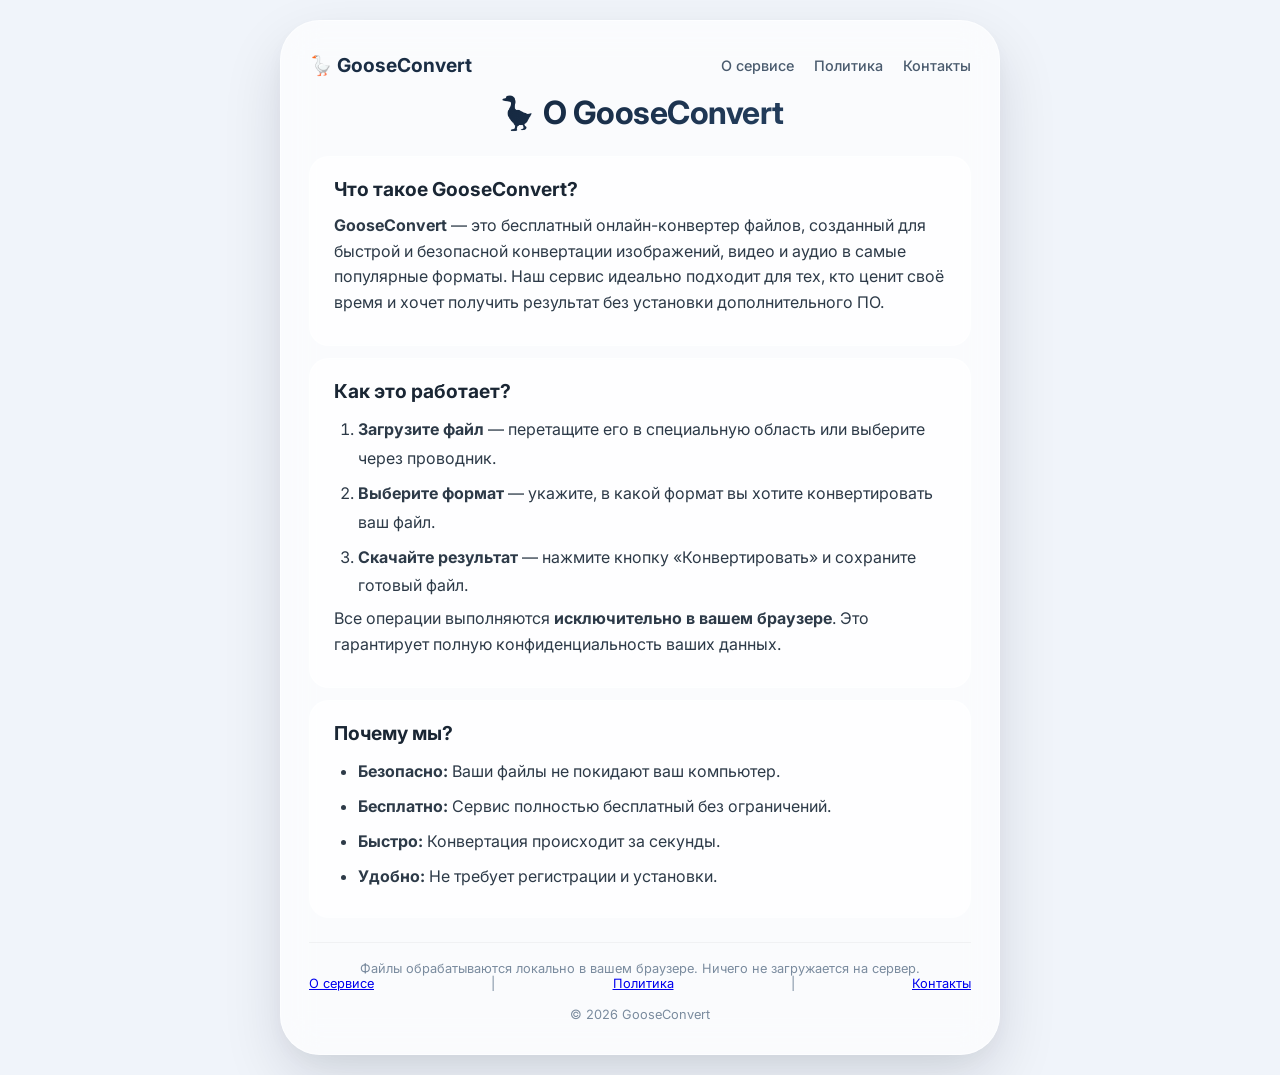
==== about.html @ b946c4ea "added6" ====
<!DOCTYPE html>
<html lang="ru">
<head>
    <meta charset="UTF-8" />
    <meta name="viewport" content="width=device-width, initial-scale=1.0" />
    <title>О сервисе GooseConvert</title>
    <link rel="stylesheet" href="style.css" />
    <link rel="preconnect" href="https://fonts.googleapis.com" />
    <link href="https://fonts.googleapis.com/css2?family=Inter:opsz@14..32&display=swap" rel="stylesheet" />
</head>
<body>
    <div class="app">
        <header>
            <nav>
                <a href="/" class="nav-brand">🪿 GooseConvert</a>
                <ul class="nav-menu">
                    <li><a href="/about.html">О сервисе</a></li>
                    <li><a href="/privacy.html">Политика</a></li>
                    <li><a href="/contact.html">Контакты</a></li>
                </ul>
            </nav>
            <h1>🪿 О GooseConvert</h1>
        </header>

        <main class="container info-page">
            <section>
                <h2>Что такое GooseConvert?</h2>
                <p>
                    <strong>GooseConvert</strong> — это бесплатный онлайн-конвертер файлов, созданный для быстрой и безопасной конвертации изображений, видео и аудио в самые популярные форматы. 
                    Наш сервис идеально подходит для тех, кто ценит своё время и хочет получить результат без установки дополнительного ПО.
                </p>
            </section>
            <section>
                <h2>Как это работает?</h2>
                <ol>
                    <li><strong>Загрузите файл</strong> — перетащите его в специальную область или выберите через проводник.</li>
                    <li><strong>Выберите формат</strong> — укажите, в какой формат вы хотите конвертировать ваш файл.</li>
                    <li><strong>Скачайте результат</strong> — нажмите кнопку «Конвертировать» и сохраните готовый файл.</li>
                </ol>
                <p>Все операции выполняются <strong>исключительно в вашем браузере</strong>. Это гарантирует полную конфиденциальность ваших данных.</p>
            </section>
            <section>
                <h2>Почему мы?</h2>
                <ul>
                    <li><strong>Безопасно:</strong> Ваши файлы не покидают ваш компьютер.</li>
                    <li><strong>Бесплатно:</strong> Сервис полностью бесплатный без ограничений.</li>
                    <li><strong>Быстро:</strong> Конвертация происходит за секунды.</li>
                    <li><strong>Удобно:</strong> Не требует регистрации и установки.</li>
                </ul>
            </section>
        </main>

        <footer>
            <p>Файлы обрабатываются локально в вашем браузере. Ничего не загружается на сервер.</p>
            <nav>
                <a href="/about.html">О сервисе</a> | 
                <a href="/privacy.html">Политика</a> | 
                <a href="/contact.html">Контакты</a>
            </nav>
            <p>&copy; 2026 GooseConvert</p>
        </footer>
    </div>
</body>
</html>
---- style.css ----
* {
    margin: 0;
    padding: 0;
    box-sizing: border-box;
}

body {
    font-family: 'Inter', -apple-system, BlinkMacSystemFont, sans-serif;
    background: #f0f4fa;
    min-height: 100vh;
    display: flex;
    justify-content: center;
    align-items: center;
    padding: 20px;
    color: #1a2634;
}

.app {
    max-width: 720px;
    width: 100%;
    background: rgba(255, 255, 255, 0.65);
    backdrop-filter: blur(18px);
    -webkit-backdrop-filter: blur(18px);
    border-radius: 40px;
    padding: 32px 28px;
    box-shadow: 0 25px 60px rgba(0, 20, 40, 0.12), 0 8px 24px rgba(0, 0, 0, 0.04);
    border: 1px solid rgba(255, 255, 255, 0.5);
    transition: 0.25s;
}

header {
    text-align: center;
    margin-bottom: 24px;
}

header h1 {
    font-size: 2rem;
    font-weight: 700;
    letter-spacing: -0.5px;
    background: linear-gradient(135deg, #0b1a2e, #2d4b6e);
    -webkit-background-clip: text;
    -webkit-text-fill-color: transparent;
}

.subtitle {
    color: #4a5b6e;
    font-size: 0.95rem;
    margin-top: 2px;
    font-weight: 400;
}

.container {
    display: flex;
    flex-direction: column;
    gap: 18px;
}

/* Drop Zone */
.drop-zone {
    border: 2px dashed rgba(60, 100, 160, 0.25);
    border-radius: 28px;
    background: rgba(255, 255, 255, 0.4);
    backdrop-filter: blur(4px);
    padding: 40px 24px;
    text-align: center;
    transition: 0.25s;
    cursor: pointer;
    position: relative;
}

.drop-zone:hover,
.drop-zone.dragover {
    border-color: #3b7bcf;
    background: rgba(59, 123, 207, 0.06);
    box-shadow: 0 0 0 6px rgba(59, 123, 207, 0.08);
}

.drop-content .icon-big {
    font-size: 3.6rem;
    display: block;
    margin-bottom: 10px;
}

.drop-content h3 {
    font-weight: 600;
    font-size: 1.2rem;
    color: #1e2b3a;
}

.drop-content p {
    color: #5f6f82;
    margin: 4px 0 14px;
    font-size: 0.95rem;
}

.btn {
    display: inline-block;
    padding: 10px 28px;
    border-radius: 60px;
    border: none;
    font-weight: 600;
    font-size: 0.95rem;
    background: #fff;
    color: #1a2634;
    box-shadow: 0 4px 12px rgba(0, 0, 0, 0.04);
    transition: 0.2s;
    cursor: pointer;
    text-decoration: none;
    font-family: inherit;
}

.btn-primary {
    background: #1a2d44;
    color: #fff;
    box-shadow: 0 6px 18px rgba(26, 45, 68, 0.18);
}

.btn-primary:hover {
    background: #0f1f30;
    transform: translateY(-2px);
    box-shadow: 0 10px 28px rgba(26, 45, 68, 0.22);
}

.btn-convert {
    background: linear-gradient(135deg, #2563eb, #3b82f6);
    color: #fff;
    font-size: 1.05rem;
    padding: 14px 32px;
    box-shadow: 0 8px 24px rgba(37, 99, 235, 0.25);
    width: 100%;
}

.btn-convert:hover {
    transform: translateY(-2px);
    box-shadow: 0 12px 32px rgba(37, 99, 235, 0.35);
}

.btn-download {
    background: #059669;
    color: #fff;
    padding: 12px 36px;
    font-size: 1rem;
    box-shadow: 0 6px 18px rgba(5, 150, 105, 0.25);
}

.btn-download:hover {
    background: #047857;
    transform: translateY(-2px);
}

.btn-secondary {
    background: #e9edf3;
    color: #1a2634;
}

.btn-secondary:hover {
    background: #d5dce6;
}

/* Formats Section */
.formats-section {
    background: rgba(255, 255, 255, 0.4);
    backdrop-filter: blur(4px);
    border-radius: 20px;
    padding: 16px 20px;
    border: 1px solid rgba(255, 255, 255, 0.5);
}

.formats-header {
    margin-bottom: 10px;
}

.formats-title {
    font-weight: 600;
    font-size: 0.9rem;
    color: #1a2634;
}

.formats-grid {
    display: flex;
    flex-wrap: wrap;
    gap: 12px 20px;
}

.format-category {
    display: flex;
    align-items: center;
    gap: 8px;
    flex-wrap: wrap;
}

.category-label {
    font-size: 0.8rem;
    font-weight: 500;
    color: #4a5b6e;
    letter-spacing: 0.3px;
}

.format-chips {
    display: flex;
    gap: 6px;
    flex-wrap: wrap;
}

.chip {
    display: inline-block;
    padding: 4px 14px;
    border-radius: 40px;
    background: rgba(255, 255, 255, 0.8);
    border: 1px solid rgba(0, 0, 0, 0.06);
    font-size: 0.75rem;
    font-weight: 500;
    color: #1a2634;
    transition: 0.2s;
    letter-spacing: 0.3px;
    text-transform: uppercase;
}

.chip.active {
    background: #2563eb;
    color: #fff;
    border-color: #2563eb;
    box-shadow: 0 4px 12px rgba(37, 99, 235, 0.2);
}

.chip.inactive {
    opacity: 0.35;
    filter: grayscale(0.6);
}

/* Controls */
.controls {
    background: rgba(255, 255, 255, 0.5);
    backdrop-filter: blur(4px);
    border-radius: 24px;
    padding: 20px 24px;
    border: 1px solid rgba(255, 255, 255, 0.6);
}

.file-info {
    display: flex;
    flex-direction: column;
    gap: 14px;
    margin-bottom: 18px;
}

.file-meta {
    display: flex;
    justify-content: space-between;
    align-items: center;
    flex-wrap: wrap;
}

.file-name {
    font-weight: 600;
    font-size: 1.05rem;
    word-break: break-all;
}

.file-size {
    color: #5f6f82;
    font-size: 0.9rem;
}

.format-row {
    display: flex;
    flex-wrap: wrap;
    align-items: center;
    gap: 20px 32px;
}

.format-group {
    display: flex;
    align-items: center;
    gap: 10px;
    flex-wrap: wrap;
}

.format-group label {
    font-size: 0.85rem;
    font-weight: 500;
    color: #4a5b6e;
    letter-spacing: 0.3px;
    text-transform: uppercase;
}

.badge {
    background: #1a2d44;
    color: #fff;
    padding: 4px 14px;
    border-radius: 40px;
    font-weight: 600;
    font-size: 0.85rem;
    text-transform: uppercase;
    letter-spacing: 0.3px;
}

.select-clean {
    background: #fff;
    border: 1px solid #d0d8e2;
    padding: 6px 14px;
    border-radius: 40px;
    font-weight: 500;
    font-size: 0.9rem;
    color: #1a2634;
    cursor: pointer;
    outline: none;
    transition: 0.2s;
    font-family: inherit;
}

.select-clean:hover,
.select-clean:focus {
    border-color: #2563eb;
    box-shadow: 0 0 0 3px rgba(37, 99, 235, 0.1);
}

/* Result */
.result {
    animation: fadeUp 0.35s ease;
}

.result-card {
    background: rgba(255, 255, 255, 0.5);
    backdrop-filter: blur(4px);
    border-radius: 24px;
    padding: 20px 24px 28px;
    text-align: center;
    border: 1px solid rgba(255, 255, 255, 0.6);
}

.result-preview {
    margin-bottom: 20px;
}

.result-preview img,
.result-preview video,
.result-preview audio {
    max-width: 100%;
    max-height: 300px;
    border-radius: 16px;
    box-shadow: 0 8px 24px rgba(0, 0, 0, 0.06);
    background: #f0f4fa;
}

.result-preview audio {
    width: 100%;
}

.result-actions {
    display: flex;
    flex-wrap: wrap;
    justify-content: center;
    gap: 14px;
}

/* Ad placeholder */
.ad-placeholder {
    background: rgba(240, 244, 250, 0.7);
    border-radius: 20px;
    padding: 18px;
    text-align: center;
    border: 1px dashed #c8d2df;
    margin-top: 4px;
}

.ad-badge {
    font-size: 0.7rem;
    text-transform: uppercase;
    letter-spacing: 0.6px;
    color: #7a8b9e;
    margin-bottom: 4px;
}

.ad-content {
    color: #5f6f82;
    font-size: 0.9rem;
}

/* Footer */
footer {
    margin-top: 24px;
    text-align: center;
    font-size: 0.8rem;
    color: #7a8b9e;
    border-top: 1px solid rgba(0, 0, 0, 0.04);
    padding-top: 18px;
}

/* Animations */
@keyframes fadeUp {
    0% {
        opacity: 0;
        transform: translateY(14px);
    }
    100% {
        opacity: 1;
        transform: translateY(0);
    }
}

/* Responsive */
@media (max-width: 500px) {
    .app {
        padding: 18px 16px;
        border-radius: 28px;
    }
    header h1 {
        font-size: 1.6rem;
    }
    .format-row {
        flex-direction: column;
        align-items: flex-start;
        gap: 10px;
    }
    .result-actions {
        flex-direction: column;
    }
    .btn-download,
    .btn-secondary {
        width: 100%;
        text-align: center;
    }
    .formats-grid {
        flex-direction: column;
        gap: 8px;
    }
}

/* Filename input */
.filename-input-wrapper {
    display: flex;
    align-items: center;
    gap: 0;
    background: #fff;
    border: 1px solid #d0d8e2;
    border-radius: 40px;
    overflow: hidden;
    transition: 0.2s;
    flex: 1;
    min-width: 140px;
}

.filename-input-wrapper:focus-within {
    border-color: #2563eb;
    box-shadow: 0 0 0 3px rgba(37, 99, 235, 0.1);
}

.filename-input {
    flex: 1;
    border: none;
    padding: 8px 12px 8px 16px;
    font-size: 0.9rem;
    font-family: inherit;
    color: #1a2634;
    background: transparent;
    outline: none;
    min-width: 80px;
}

.filename-input::placeholder {
    color: #a0b0c2;
    font-weight: 400;
}

.filename-ext {
    padding: 8px 16px 8px 4px;
    font-size: 0.9rem;
    font-weight: 500;
    color: #4a5b6e;
    background: transparent;
    white-space: nowrap;
    user-select: none;
}

/* ===== НАВИГАЦИЯ ===== */
nav {
    display: flex;
    justify-content: space-between;
    align-items: center;
    flex-wrap: wrap;
    gap: 12px 20px;
    margin-bottom: 16px;
}

.nav-brand {
    font-weight: 700;
    font-size: 1.2rem;
    color: #1a2d44;
    text-decoration: none;
    transition: color 0.2s;
}

.nav-brand:hover {
    color: #2563eb;
}

.nav-menu {
    display: flex;
    gap: 20px;
    list-style: none;
    margin: 0;
    padding: 0;
    flex-wrap: wrap;
}

.nav-menu a {
    color: #4a5b6e;
    text-decoration: none;
    font-size: 0.9rem;
    font-weight: 500;
    transition: color 0.2s;
}

.nav-menu a:hover {
    color: #2563eb;
}

/* ===== ИНФОРМАЦИОННЫЙ БЛОК НА ГЛАВНОЙ ===== */
.info-section {
    background: rgba(255, 255, 255, 0.5);
    backdrop-filter: blur(4px);
    border-radius: 24px;
    padding: 24px 28px;
    border: 1px solid rgba(255, 255, 255, 0.6);
}

.info-section h2 {
    font-size: 1.3rem;
    margin-bottom: 12px;
    color: #1a2634;
}

.info-section p {
    color: #2d3a48;
    line-height: 1.6;
    margin-bottom: 16px;
}

.features {
    display: flex;
    flex-wrap: wrap;
    gap: 10px 18px;
}

.feature {
    background: rgba(255, 255, 255, 0.7);
    padding: 6px 16px;
    border-radius: 40px;
    font-size: 0.85rem;
    font-weight: 500;
    color: #1a2634;
    border: 1px solid rgba(0, 0, 0, 0.04);
}

/* ===== СТРАНИЦЫ "О НАС", "ПОЛИТИКА" и "КОНТАКТЫ" ===== */
.info-page {
    gap: 12px;
}

.info-page section {
    background: rgba(255, 255, 255, 0.3);
    backdrop-filter: blur(2px);
    border-radius: 20px;
    padding: 20px 24px;
    border: 1px solid rgba(255, 255, 255, 0.5);
}

.info-page h2 {
    font-size: 1.2rem;
    color: #1a2634;
    margin-bottom: 12px;
}

.info-page p {
    color: #2d3a48;
    line-height: 1.6;
    margin-bottom: 10px;
}

.info-page ul,
.info-page ol {
    padding-left: 24px;
    color: #2d3a48;
    line-height: 1.8;
}

.info-page ol li,
.info-page ul li {
    margin-bottom: 6px;
}

.contact-info {
    background: rgba(255, 255, 255, 0.5);
    border-radius: 16px;
    padding: 16px 20px;
    margin: 16px 0;
}

.contact-info a {
    color: #2563eb;
    text-decoration: none;
    font-weight: 500;
}

.contact-info a:hover {
    text-decoration: underline;
}

/* ===== АДАПТИВ ДЛЯ МЕНЮ ===== */
@media (max-width: 500px) {
    nav {
        flex-direction: column;
        align-items: flex-start;
        gap: 8px;
    }
    .nav-menu {
        gap: 12px;
    }
    .nav-menu a {
        font-size: 0.8rem;
    }
    .info-section {
        padding: 16px 16px;
    }
    .info-section h2 {
        font-size: 1.1rem;
    }
    .features {
        gap: 6px 10px;
    }
    .feature {
        font-size: 0.75rem;
        padding: 4px 12px;
    }
    .info-page section {
        padding: 14px 16px;
    }
}
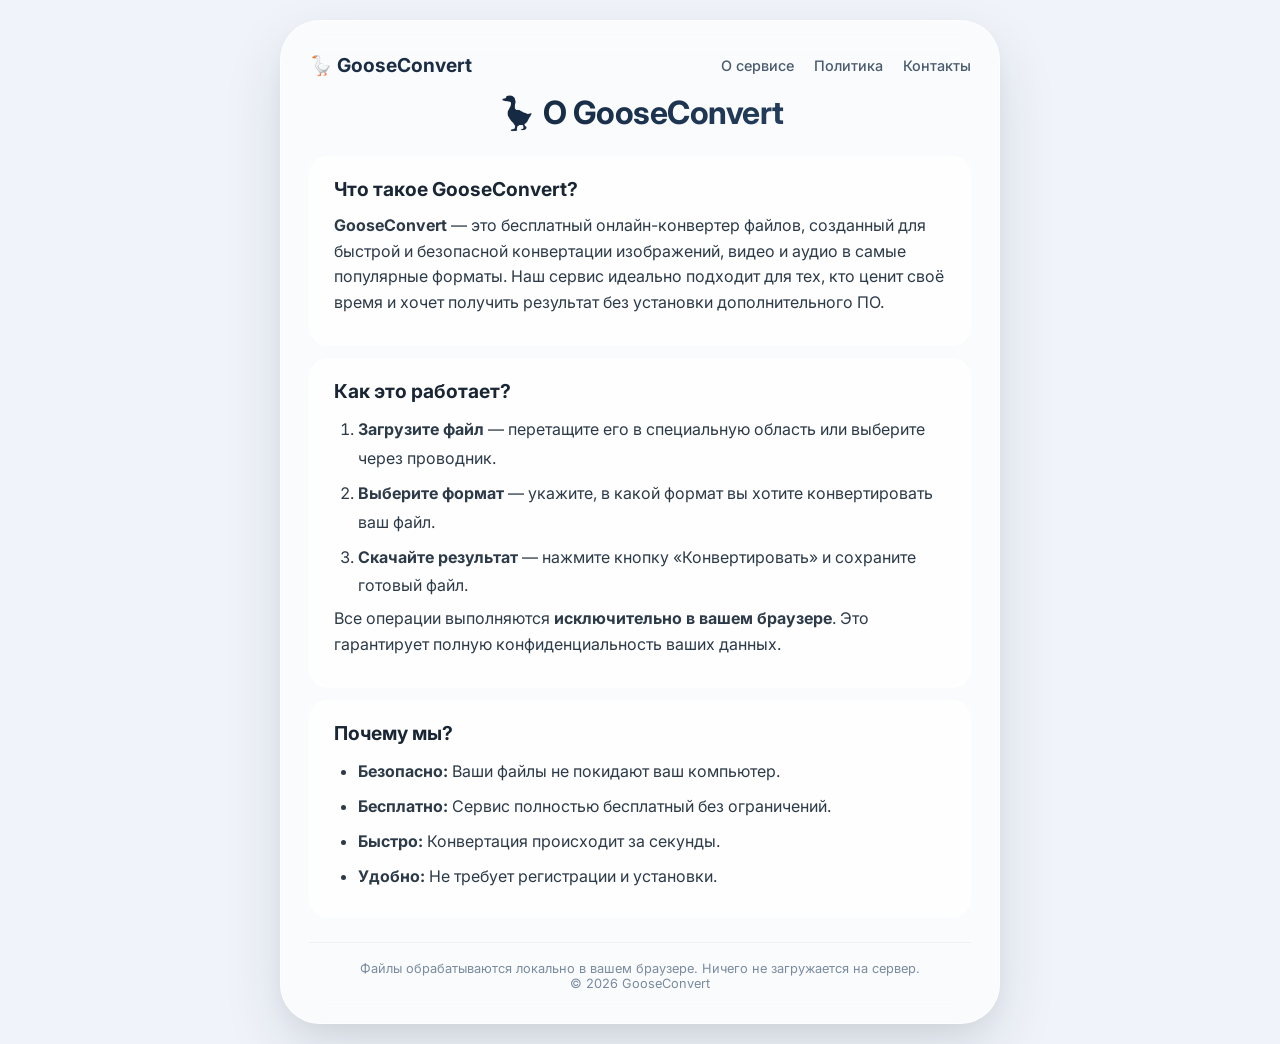
==== commit c9379d89: "added9" ====
--- a/about.html
+++ b/about.html
@@ -52,11 +52,6 @@
 
         <footer>
             <p>Файлы обрабатываются локально в вашем браузере. Ничего не загружается на сервер.</p>
-            <nav>
-                <a href="/about.html">О сервисе</a> | 
-                <a href="/privacy.html">Политика</a> | 
-                <a href="/contact.html">Контакты</a>
-            </nav>
             <p>&copy; 2026 GooseConvert</p>
         </footer>
     </div>
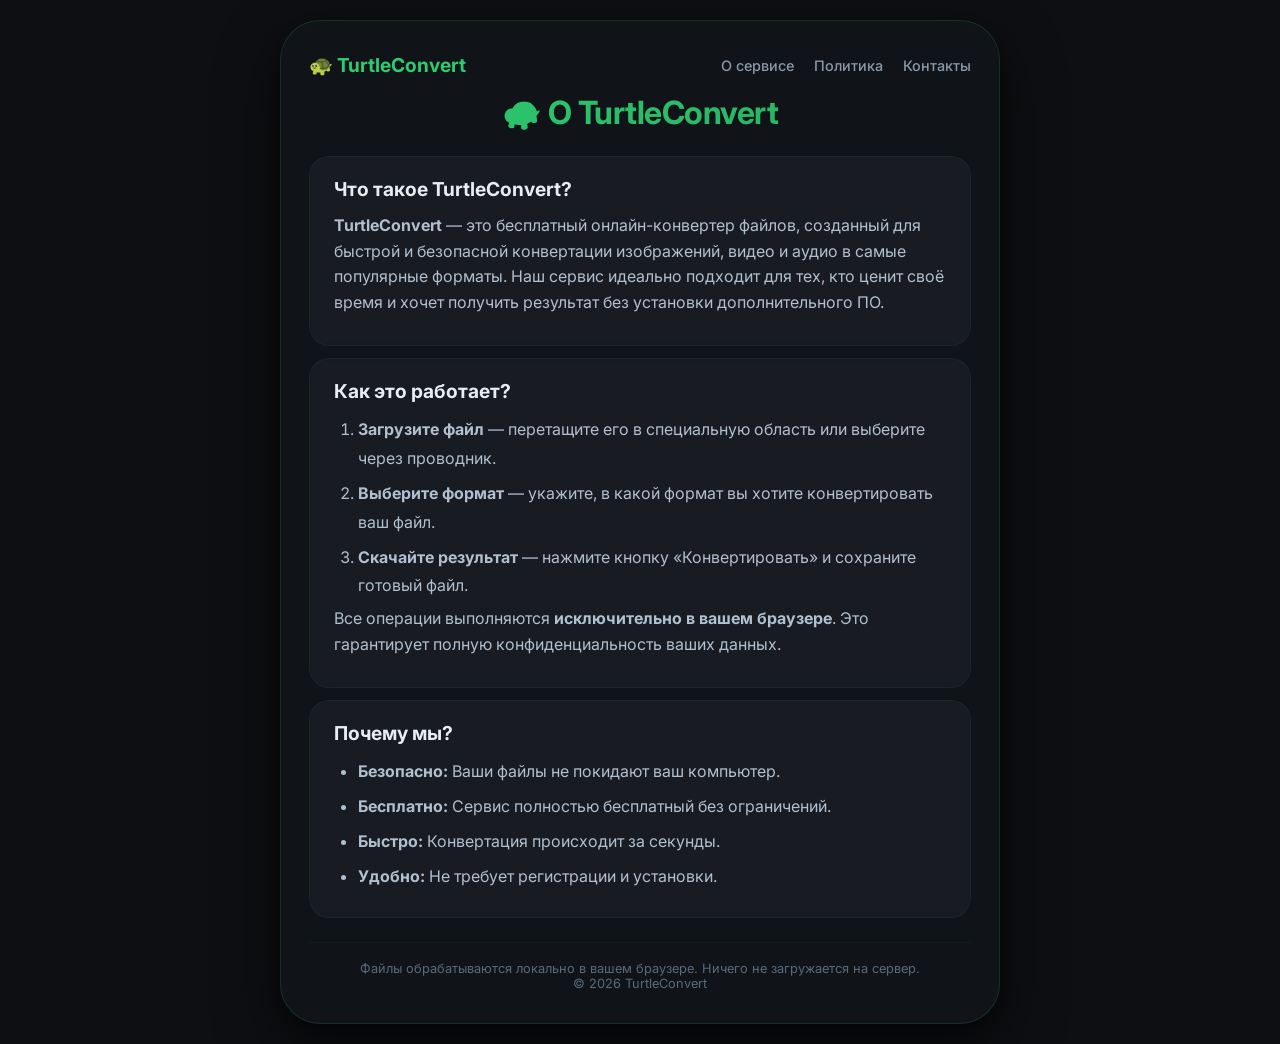
==== commit 616a3d12: "TURTTLE" ====
--- a/about.html
+++ b/about.html
@@ -3,7 +3,7 @@
 <head>
     <meta charset="UTF-8" />
     <meta name="viewport" content="width=device-width, initial-scale=1.0" />
-    <title>О сервисе GooseConvert</title>
+    <title>О сервисе TurtleConvert</title>
     <link rel="stylesheet" href="style.css" />
     <link rel="preconnect" href="https://fonts.googleapis.com" />
     <link href="https://fonts.googleapis.com/css2?family=Inter:opsz@14..32&display=swap" rel="stylesheet" />
@@ -12,21 +12,21 @@
     <div class="app">
         <header>
             <nav>
-                <a href="/" class="nav-brand">🪿 GooseConvert</a>
+                <a href="/" class="nav-brand">🐢 TurtleConvert</a>
                 <ul class="nav-menu">
                     <li><a href="/about.html">О сервисе</a></li>
                     <li><a href="/privacy.html">Политика</a></li>
                     <li><a href="/contact.html">Контакты</a></li>
                 </ul>
             </nav>
-            <h1>🪿 О GooseConvert</h1>
+            <h1>🐢 О TurtleConvert</h1>
         </header>
 
         <main class="container info-page">
             <section>
-                <h2>Что такое GooseConvert?</h2>
+                <h2>Что такое TurtleConvert?</h2>
                 <p>
-                    <strong>GooseConvert</strong> — это бесплатный онлайн-конвертер файлов, созданный для быстрой и безопасной конвертации изображений, видео и аудио в самые популярные форматы. 
+                    <strong>TurtleConvert</strong> — это бесплатный онлайн-конвертер файлов, созданный для быстрой и безопасной конвертации изображений, видео и аудио в самые популярные форматы. 
                     Наш сервис идеально подходит для тех, кто ценит своё время и хочет получить результат без установки дополнительного ПО.
                 </p>
             </section>
@@ -52,7 +52,8 @@
 
         <footer>
             <p>Файлы обрабатываются локально в вашем браузере. Ничего не загружается на сервер.</p>
-            <p>&copy; 2026 GooseConvert</p>
+
+            <p>&copy; 2026 TurtleConvert</p>
         </footer>
     </div>
 </body>
--- a/style.css
+++ b/style.css
@@ -6,28 +6,29 @@
 
 body {
     font-family: 'Inter', -apple-system, BlinkMacSystemFont, sans-serif;
-    background: #f0f4fa;
+    background: #0d0f12;
     min-height: 100vh;
     display: flex;
     justify-content: center;
     align-items: center;
     padding: 20px;
-    color: #1a2634;
+    color: #e8edf2;
 }
 
 .app {
     max-width: 720px;
     width: 100%;
-    background: rgba(255, 255, 255, 0.65);
+    background: rgba(18, 22, 28, 0.85);
     backdrop-filter: blur(18px);
     -webkit-backdrop-filter: blur(18px);
     border-radius: 40px;
     padding: 32px 28px;
-    box-shadow: 0 25px 60px rgba(0, 20, 40, 0.12), 0 8px 24px rgba(0, 0, 0, 0.04);
-    border: 1px solid rgba(255, 255, 255, 0.5);
+    box-shadow: 0 25px 60px rgba(0, 0, 0, 0.6), 0 8px 24px rgba(0, 0, 0, 0.3);
+    border: 1px solid rgba(46, 204, 113, 0.15);
     transition: 0.25s;
 }
 
+/* ===== HEADER ===== */
 header {
     text-align: center;
     margin-bottom: 24px;
@@ -37,29 +38,110 @@
     font-size: 2rem;
     font-weight: 700;
     letter-spacing: -0.5px;
-    background: linear-gradient(135deg, #0b1a2e, #2d4b6e);
+    background: linear-gradient(135deg, #2ecc71, #27ae60);
     -webkit-background-clip: text;
     -webkit-text-fill-color: transparent;
 }
 
 .subtitle {
-    color: #4a5b6e;
+    color: #8899aa;
     font-size: 0.95rem;
     margin-top: 2px;
     font-weight: 400;
 }
 
+/* ===== НАВИГАЦИЯ ===== */
+nav {
+    display: flex;
+    justify-content: space-between;
+    align-items: center;
+    flex-wrap: wrap;
+    gap: 12px 20px;
+    margin-bottom: 16px;
+}
+
+.nav-brand {
+    font-weight: 700;
+    font-size: 1.2rem;
+    color: #2ecc71;
+    text-decoration: none;
+    transition: color 0.2s;
+}
+
+.nav-brand:hover {
+    color: #27ae60;
+}
+
+.nav-menu {
+    display: flex;
+    gap: 20px;
+    list-style: none;
+    margin: 0;
+    padding: 0;
+    flex-wrap: wrap;
+}
+
+.nav-menu a {
+    color: #8899aa;
+    text-decoration: none;
+    font-size: 0.9rem;
+    font-weight: 500;
+    transition: color 0.2s;
+}
+
+.nav-menu a:hover {
+    color: #2ecc71;
+}
+
+/* ===== ОБЩИЕ КОНТЕЙНЕРЫ ===== */
 .container {
     display: flex;
     flex-direction: column;
     gap: 18px;
 }
 
-/* Drop Zone */
+/* ===== ИНФОРМАЦИОННЫЙ БЛОК ===== */
+.info-section {
+    background: rgba(255, 255, 255, 0.04);
+    backdrop-filter: blur(4px);
+    border-radius: 24px;
+    padding: 24px 28px;
+    border: 1px solid rgba(46, 204, 113, 0.08);
+}
+
+.info-section h2 {
+    font-size: 1.3rem;
+    margin-bottom: 12px;
+    color: #e8edf2;
+}
+
+.info-section p {
+    color: #b0c0d0;
+    line-height: 1.6;
+    margin-bottom: 16px;
+}
+
+.features {
+    display: flex;
+    flex-wrap: wrap;
+    gap: 10px 18px;
+}
+
+.feature {
+    background: rgba(46, 204, 113, 0.08);
+    padding: 6px 16px;
+    border-radius: 40px;
+    font-size: 0.85rem;
+    font-weight: 500;
+    color: #b0c0d0;
+    border: 1px solid rgba(46, 204, 113, 0.1);
+}
+
+/* ===== DROP ZONE ===== */
 .drop-zone {
-    border: 2px dashed rgba(60, 100, 160, 0.25);
+    border: 2px dashed rgba(46, 204, 113, 0.25);
     border-radius: 28px;
-    background: rgba(255, 255, 255, 0.4);
+    background: rgba(255, 255, 255, 0.03);
     backdrop-filter: blur(4px);
     padding: 40px 24px;
     text-align: center;
@@ -70,9 +152,9 @@
 
 .drop-zone:hover,
 .drop-zone.dragover {
-    border-color: #3b7bcf;
-    background: rgba(59, 123, 207, 0.06);
-    box-shadow: 0 0 0 6px rgba(59, 123, 207, 0.08);
+    border-color: #2ecc71;
+    background: rgba(46, 204, 113, 0.06);
+    box-shadow: 0 0 0 6px rgba(46, 204, 113, 0.05);
 }
 
 .drop-content .icon-big {
@@ -84,15 +166,16 @@
 .drop-content h3 {
     font-weight: 600;
     font-size: 1.2rem;
-    color: #1e2b3a;
+    color: #e8edf2;
 }
 
 .drop-content p {
-    color: #5f6f82;
+    color: #8899aa;
     margin: 4px 0 14px;
     font-size: 0.95rem;
 }
 
+/* ===== КНОПКИ (ЧЁРНО-ЗЕЛЁНЫЕ) ===== */
 .btn {
     display: inline-block;
     padding: 10px 28px;
@@ -100,9 +183,9 @@
     border: none;
     font-weight: 600;
     font-size: 0.95rem;
-    background: #fff;
-    color: #1a2634;
-    box-shadow: 0 4px 12px rgba(0, 0, 0, 0.04);
+    background: #1a1f26;
+    color: #e8edf2;
+    box-shadow: 0 4px 12px rgba(0, 0, 0, 0.2);
     transition: 0.2s;
     cursor: pointer;
     text-decoration: none;
@@ -110,60 +193,64 @@
 }
 
 .btn-primary {
-    background: #1a2d44;
-    color: #fff;
-    box-shadow: 0 6px 18px rgba(26, 45, 68, 0.18);
+    background: #1a1f26;
+    color: #2ecc71;
+    border: 1px solid rgba(46, 204, 113, 0.3);
+    box-shadow: 0 6px 18px rgba(0, 0, 0, 0.3);
 }
 
 .btn-primary:hover {
-    background: #0f1f30;
+    background: #2ecc71;
+    color: #0d0f12;
     transform: translateY(-2px);
-    box-shadow: 0 10px 28px rgba(26, 45, 68, 0.22);
+    box-shadow: 0 10px 28px rgba(46, 204, 113, 0.2);
 }
 
 .btn-convert {
-    background: linear-gradient(135deg, #2563eb, #3b82f6);
-    color: #fff;
+    background: #2ecc71;
+    color: #0d0f12;
     font-size: 1.05rem;
     padding: 14px 32px;
-    box-shadow: 0 8px 24px rgba(37, 99, 235, 0.25);
+    box-shadow: 0 8px 24px rgba(46, 204, 113, 0.2);
     width: 100%;
 }
 
 .btn-convert:hover {
+    background: #27ae60;
     transform: translateY(-2px);
-    box-shadow: 0 12px 32px rgba(37, 99, 235, 0.35);
+    box-shadow: 0 12px 32px rgba(46, 204, 113, 0.3);
 }
 
 .btn-download {
-    background: #059669;
-    color: #fff;
+    background: #2ecc71;
+    color: #0d0f12;
     padding: 12px 36px;
     font-size: 1rem;
-    box-shadow: 0 6px 18px rgba(5, 150, 105, 0.25);
+    box-shadow: 0 6px 18px rgba(46, 204, 113, 0.2);
 }
 
 .btn-download:hover {
-    background: #047857;
+    background: #27ae60;
     transform: translateY(-2px);
 }
 
 .btn-secondary {
-    background: #e9edf3;
-    color: #1a2634;
+    background: #1a1f26;
+    color: #e8edf2;
+    border: 1px solid rgba(255, 255, 255, 0.06);
 }
 
 .btn-secondary:hover {
-    background: #d5dce6;
-}
-
-/* Formats Section */
+    background: #2a303a;
+}
+
+/* ===== ФОРМАТЫ ===== */
 .formats-section {
-    background: rgba(255, 255, 255, 0.4);
+    background: rgba(255, 255, 255, 0.03);
     backdrop-filter: blur(4px);
     border-radius: 20px;
     padding: 16px 20px;
-    border: 1px solid rgba(255, 255, 255, 0.5);
+    border: 1px solid rgba(46, 204, 113, 0.08);
 }
 
 .formats-header {
@@ -173,7 +260,7 @@
 .formats-title {
     font-weight: 600;
     font-size: 0.9rem;
-    color: #1a2634;
+    color: #e8edf2;
 }
 
 .formats-grid {
@@ -192,7 +279,7 @@
 .category-label {
     font-size: 0.8rem;
     font-weight: 500;
-    color: #4a5b6e;
+    color: #8899aa;
     letter-spacing: 0.3px;
 }
 
@@ -206,35 +293,35 @@
     display: inline-block;
     padding: 4px 14px;
     border-radius: 40px;
-    background: rgba(255, 255, 255, 0.8);
-    border: 1px solid rgba(0, 0, 0, 0.06);
+    background: rgba(255, 255, 255, 0.04);
+    border: 1px solid rgba(255, 255, 255, 0.04);
     font-size: 0.75rem;
     font-weight: 500;
-    color: #1a2634;
+    color: #8899aa;
     transition: 0.2s;
     letter-spacing: 0.3px;
     text-transform: uppercase;
 }
 
 .chip.active {
-    background: #2563eb;
-    color: #fff;
-    border-color: #2563eb;
-    box-shadow: 0 4px 12px rgba(37, 99, 235, 0.2);
+    background: rgba(46, 204, 113, 0.15);
+    color: #2ecc71;
+    border-color: rgba(46, 204, 113, 0.2);
+    box-shadow: 0 4px 12px rgba(46, 204, 113, 0.05);
 }
 
 .chip.inactive {
-    opacity: 0.35;
-    filter: grayscale(0.6);
-}
-
-/* Controls */
+    opacity: 0.2;
+    filter: grayscale(0.8);
+}
+
+/* ===== CONTROLS ===== */
 .controls {
-    background: rgba(255, 255, 255, 0.5);
+    background: rgba(255, 255, 255, 0.03);
     backdrop-filter: blur(4px);
     border-radius: 24px;
     padding: 20px 24px;
-    border: 1px solid rgba(255, 255, 255, 0.6);
+    border: 1px solid rgba(46, 204, 113, 0.08);
 }
 
 .file-info {
@@ -255,10 +342,11 @@
     font-weight: 600;
     font-size: 1.05rem;
     word-break: break-all;
+    color: #e8edf2;
 }
 
 .file-size {
-    color: #5f6f82;
+    color: #8899aa;
     font-size: 0.9rem;
 }
 
@@ -279,30 +367,31 @@
 .format-group label {
     font-size: 0.85rem;
     font-weight: 500;
-    color: #4a5b6e;
+    color: #8899aa;
     letter-spacing: 0.3px;
     text-transform: uppercase;
 }
 
 .badge {
-    background: #1a2d44;
-    color: #fff;
+    background: rgba(46, 204, 113, 0.15);
+    color: #2ecc71;
     padding: 4px 14px;
     border-radius: 40px;
     font-weight: 600;
     font-size: 0.85rem;
     text-transform: uppercase;
     letter-spacing: 0.3px;
+    border: 1px solid rgba(46, 204, 113, 0.1);
 }
 
 .select-clean {
-    background: #fff;
-    border: 1px solid #d0d8e2;
+    background: #1a1f26;
+    border: 1px solid rgba(255, 255, 255, 0.06);
     padding: 6px 14px;
     border-radius: 40px;
     font-weight: 500;
     font-size: 0.9rem;
-    color: #1a2634;
+    color: #e8edf2;
     cursor: pointer;
     outline: none;
     transition: 0.2s;
@@ -311,22 +400,68 @@
 
 .select-clean:hover,
 .select-clean:focus {
-    border-color: #2563eb;
-    box-shadow: 0 0 0 3px rgba(37, 99, 235, 0.1);
-}
-
-/* Result */
+    border-color: #2ecc71;
+    box-shadow: 0 0 0 3px rgba(46, 204, 113, 0.05);
+}
+
+/* Filename input */
+.filename-input-wrapper {
+    display: flex;
+    align-items: center;
+    gap: 0;
+    background: #1a1f26;
+    border: 1px solid rgba(255, 255, 255, 0.06);
+    border-radius: 40px;
+    overflow: hidden;
+    transition: 0.2s;
+    flex: 1;
+    min-width: 140px;
+}
+
+.filename-input-wrapper:focus-within {
+    border-color: #2ecc71;
+    box-shadow: 0 0 0 3px rgba(46, 204, 113, 0.05);
+}
+
+.filename-input {
+    flex: 1;
+    border: none;
+    padding: 8px 12px 8px 16px;
+    font-size: 0.9rem;
+    font-family: inherit;
+    color: #e8edf2;
+    background: transparent;
+    outline: none;
+    min-width: 80px;
+}
+
+.filename-input::placeholder {
+    color: #5a6a7a;
+    font-weight: 400;
+}
+
+.filename-ext {
+    padding: 8px 16px 8px 4px;
+    font-size: 0.9rem;
+    font-weight: 500;
+    color: #8899aa;
+    background: transparent;
+    white-space: nowrap;
+    user-select: none;
+}
+
+/* ===== RESULT ===== */
 .result {
     animation: fadeUp 0.35s ease;
 }
 
 .result-card {
-    background: rgba(255, 255, 255, 0.5);
+    background: rgba(255, 255, 255, 0.03);
     backdrop-filter: blur(4px);
     border-radius: 24px;
     padding: 20px 24px 28px;
     text-align: center;
-    border: 1px solid rgba(255, 255, 255, 0.6);
+    border: 1px solid rgba(46, 204, 113, 0.08);
 }
 
 .result-preview {
@@ -339,8 +474,8 @@
     max-width: 100%;
     max-height: 300px;
     border-radius: 16px;
-    box-shadow: 0 8px 24px rgba(0, 0, 0, 0.06);
-    background: #f0f4fa;
+    box-shadow: 0 8px 24px rgba(0, 0, 0, 0.3);
+    background: #0d0f12;
 }
 
 .result-preview audio {
@@ -354,13 +489,68 @@
     gap: 14px;
 }
 
-/* Ad placeholder */
+/* ===== СТРАНИЦЫ "О НАС", "ПОЛИТИКА" и "КОНТАКТЫ" ===== */
+.info-page {
+    gap: 12px;
+}
+
+.info-page section {
+    background: rgba(255, 255, 255, 0.03);
+    backdrop-filter: blur(2px);
+    border-radius: 20px;
+    padding: 20px 24px;
+    border: 1px solid rgba(46, 204, 113, 0.06);
+}
+
+.info-page h2 {
+    font-size: 1.2rem;
+    color: #e8edf2;
+    margin-bottom: 12px;
+}
+
+.info-page p {
+    color: #b0c0d0;
+    line-height: 1.6;
+    margin-bottom: 10px;
+}
+
+.info-page ul,
+.info-page ol {
+    padding-left: 24px;
+    color: #b0c0d0;
+    line-height: 1.8;
+}
+
+.info-page ol li,
+.info-page ul li {
+    margin-bottom: 6px;
+}
+
+.contact-info {
+    background: rgba(46, 204, 113, 0.05);
+    border-radius: 16px;
+    padding: 16px 20px;
+    margin: 16px 0;
+    border: 1px solid rgba(46, 204, 113, 0.06);
+}
+
+.contact-info a {
+    color: #2ecc71;
+    text-decoration: none;
+    font-weight: 500;
+}
+
+.contact-info a:hover {
+    text-decoration: underline;
+}
+
+/* ===== AD PLACEHOLDER ===== */
 .ad-placeholder {
-    background: rgba(240, 244, 250, 0.7);
+    background: rgba(255, 255, 255, 0.02);
     border-radius: 20px;
     padding: 18px;
     text-align: center;
-    border: 1px dashed #c8d2df;
+    border: 1px dashed rgba(46, 204, 113, 0.08);
     margin-top: 4px;
 }
 
@@ -368,26 +558,41 @@
     font-size: 0.7rem;
     text-transform: uppercase;
     letter-spacing: 0.6px;
-    color: #7a8b9e;
+    color: #5a6a7a;
     margin-bottom: 4px;
 }
 
 .ad-content {
-    color: #5f6f82;
+    color: #5a6a7a;
     font-size: 0.9rem;
 }
 
-/* Footer */
+/* ===== FOOTER ===== */
 footer {
     margin-top: 24px;
     text-align: center;
     font-size: 0.8rem;
-    color: #7a8b9e;
-    border-top: 1px solid rgba(0, 0, 0, 0.04);
+    color: #5a6a7a;
+    border-top: 1px solid rgba(46, 204, 113, 0.05);
     padding-top: 18px;
 }
 
-/* Animations */
+footer nav {
+    justify-content: center;
+    margin: 8px 0;
+}
+
+footer nav a {
+    color: #5a6a7a;
+    text-decoration: none;
+    font-size: 0.8rem;
+}
+
+footer nav a:hover {
+    color: #2ecc71;
+}
+
+/* ===== ANIMATIONS ===== */
 @keyframes fadeUp {
     0% {
         opacity: 0;
@@ -399,7 +604,7 @@
     }
 }
 
-/* Responsive */
+/* ===== RESPONSIVE ===== */
 @media (max-width: 500px) {
     .app {
         padding: 18px 16px;
@@ -408,6 +613,17 @@
     header h1 {
         font-size: 1.6rem;
     }
+    nav {
+        flex-direction: column;
+        align-items: flex-start;
+        gap: 8px;
+    }
+    .nav-menu {
+        gap: 12px;
+    }
+    .nav-menu a {
+        font-size: 0.8rem;
+    }
     .format-row {
         flex-direction: column;
         align-items: flex-start;
@@ -425,201 +641,6 @@
         flex-direction: column;
         gap: 8px;
     }
-}
-
-/* Filename input */
-.filename-input-wrapper {
-    display: flex;
-    align-items: center;
-    gap: 0;
-    background: #fff;
-    border: 1px solid #d0d8e2;
-    border-radius: 40px;
-    overflow: hidden;
-    transition: 0.2s;
-    flex: 1;
-    min-width: 140px;
-}
-
-.filename-input-wrapper:focus-within {
-    border-color: #2563eb;
-    box-shadow: 0 0 0 3px rgba(37, 99, 235, 0.1);
-}
-
-.filename-input {
-    flex: 1;
-    border: none;
-    padding: 8px 12px 8px 16px;
-    font-size: 0.9rem;
-    font-family: inherit;
-    color: #1a2634;
-    background: transparent;
-    outline: none;
-    min-width: 80px;
-}
-
-.filename-input::placeholder {
-    color: #a0b0c2;
-    font-weight: 400;
-}
-
-.filename-ext {
-    padding: 8px 16px 8px 4px;
-    font-size: 0.9rem;
-    font-weight: 500;
-    color: #4a5b6e;
-    background: transparent;
-    white-space: nowrap;
-    user-select: none;
-}
-
-/* ===== НАВИГАЦИЯ ===== */
-nav {
-    display: flex;
-    justify-content: space-between;
-    align-items: center;
-    flex-wrap: wrap;
-    gap: 12px 20px;
-    margin-bottom: 16px;
-}
-
-.nav-brand {
-    font-weight: 700;
-    font-size: 1.2rem;
-    color: #1a2d44;
-    text-decoration: none;
-    transition: color 0.2s;
-}
-
-.nav-brand:hover {
-    color: #2563eb;
-}
-
-.nav-menu {
-    display: flex;
-    gap: 20px;
-    list-style: none;
-    margin: 0;
-    padding: 0;
-    flex-wrap: wrap;
-}
-
-.nav-menu a {
-    color: #4a5b6e;
-    text-decoration: none;
-    font-size: 0.9rem;
-    font-weight: 500;
-    transition: color 0.2s;
-}
-
-.nav-menu a:hover {
-    color: #2563eb;
-}
-
-/* ===== ИНФОРМАЦИОННЫЙ БЛОК НА ГЛАВНОЙ ===== */
-.info-section {
-    background: rgba(255, 255, 255, 0.5);
-    backdrop-filter: blur(4px);
-    border-radius: 24px;
-    padding: 24px 28px;
-    border: 1px solid rgba(255, 255, 255, 0.6);
-}
-
-.info-section h2 {
-    font-size: 1.3rem;
-    margin-bottom: 12px;
-    color: #1a2634;
-}
-
-.info-section p {
-    color: #2d3a48;
-    line-height: 1.6;
-    margin-bottom: 16px;
-}
-
-.features {
-    display: flex;
-    flex-wrap: wrap;
-    gap: 10px 18px;
-}
-
-.feature {
-    background: rgba(255, 255, 255, 0.7);
-    padding: 6px 16px;
-    border-radius: 40px;
-    font-size: 0.85rem;
-    font-weight: 500;
-    color: #1a2634;
-    border: 1px solid rgba(0, 0, 0, 0.04);
-}
-
-/* ===== СТРАНИЦЫ "О НАС", "ПОЛИТИКА" и "КОНТАКТЫ" ===== */
-.info-page {
-    gap: 12px;
-}
-
-.info-page section {
-    background: rgba(255, 255, 255, 0.3);
-    backdrop-filter: blur(2px);
-    border-radius: 20px;
-    padding: 20px 24px;
-    border: 1px solid rgba(255, 255, 255, 0.5);
-}
-
-.info-page h2 {
-    font-size: 1.2rem;
-    color: #1a2634;
-    margin-bottom: 12px;
-}
-
-.info-page p {
-    color: #2d3a48;
-    line-height: 1.6;
-    margin-bottom: 10px;
-}
-
-.info-page ul,
-.info-page ol {
-    padding-left: 24px;
-    color: #2d3a48;
-    line-height: 1.8;
-}
-
-.info-page ol li,
-.info-page ul li {
-    margin-bottom: 6px;
-}
-
-.contact-info {
-    background: rgba(255, 255, 255, 0.5);
-    border-radius: 16px;
-    padding: 16px 20px;
-    margin: 16px 0;
-}
-
-.contact-info a {
-    color: #2563eb;
-    text-decoration: none;
-    font-weight: 500;
-}
-
-.contact-info a:hover {
-    text-decoration: underline;
-}
-
-/* ===== АДАПТИВ ДЛЯ МЕНЮ ===== */
-@media (max-width: 500px) {
-    nav {
-        flex-direction: column;
-        align-items: flex-start;
-        gap: 8px;
-    }
-    .nav-menu {
-        gap: 12px;
-    }
-    .nav-menu a {
-        font-size: 0.8rem;
-    }
     .info-section {
         padding: 16px 16px;
     }
